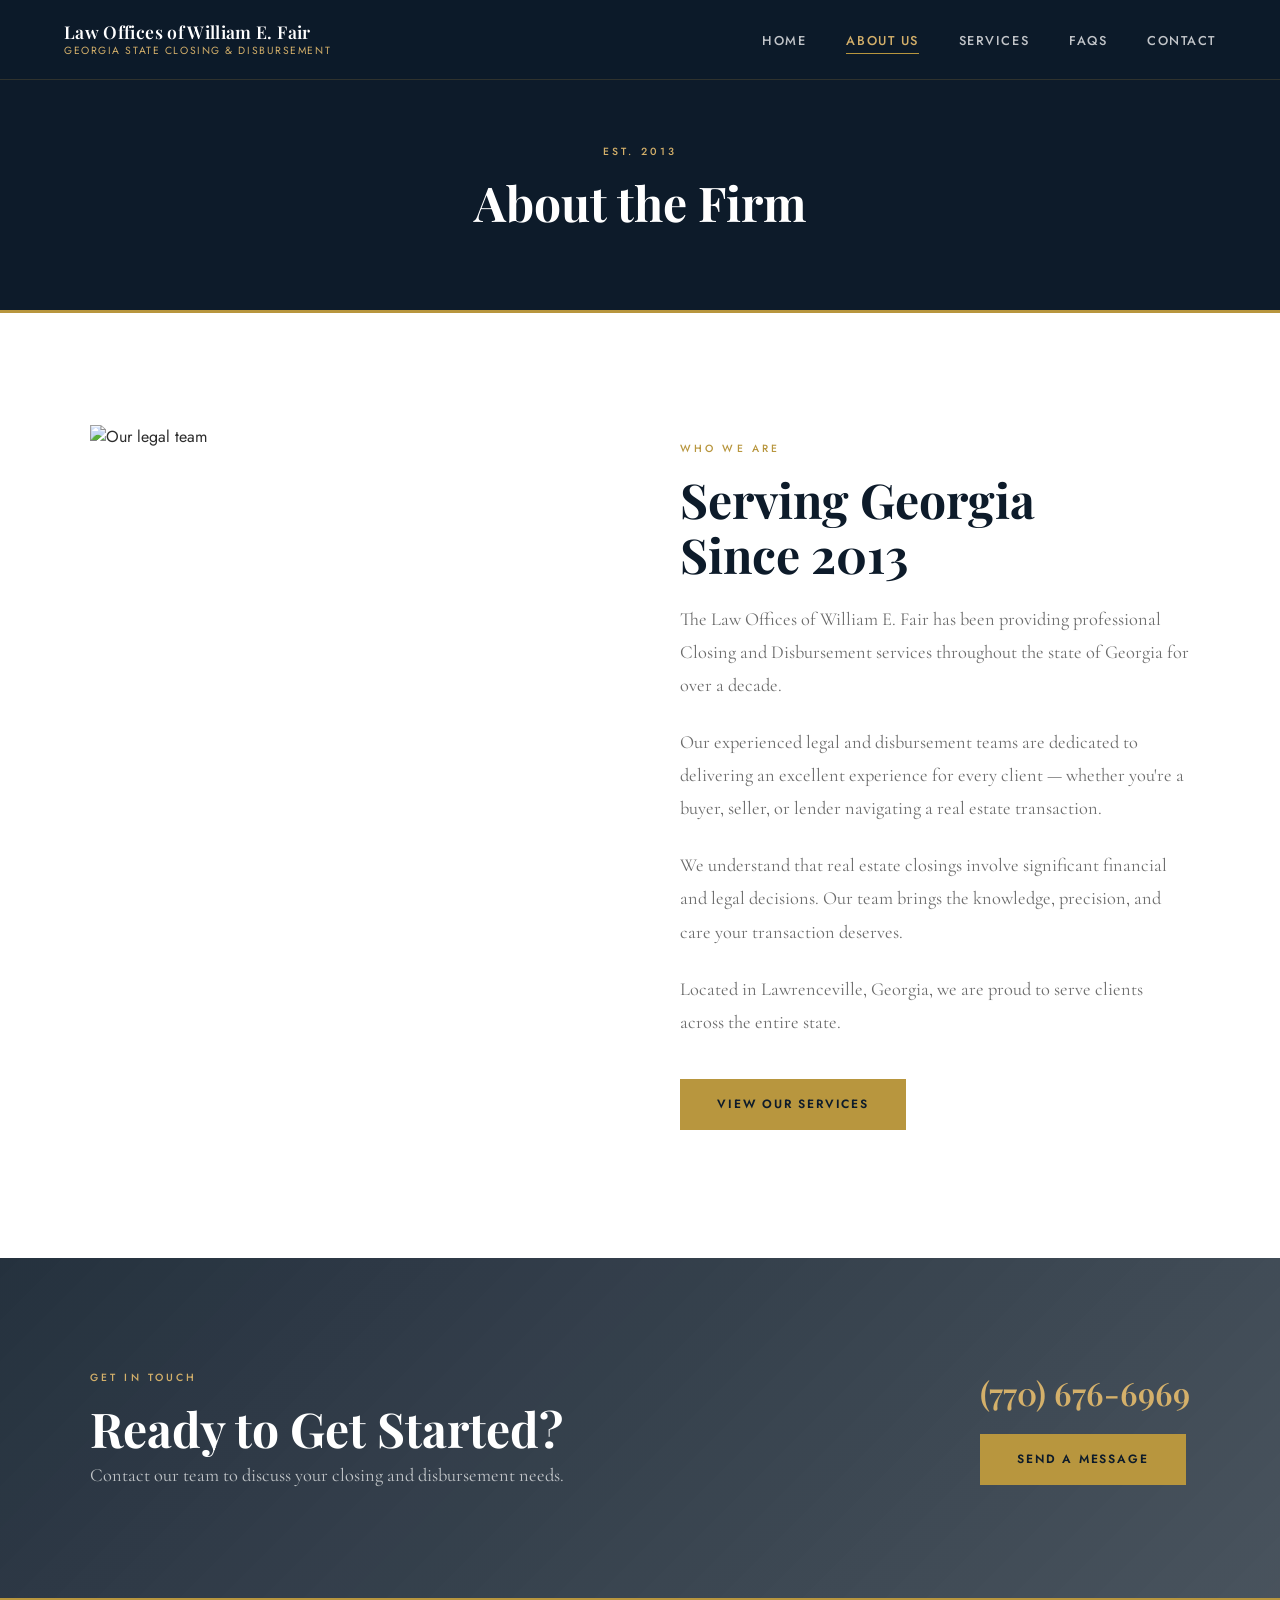
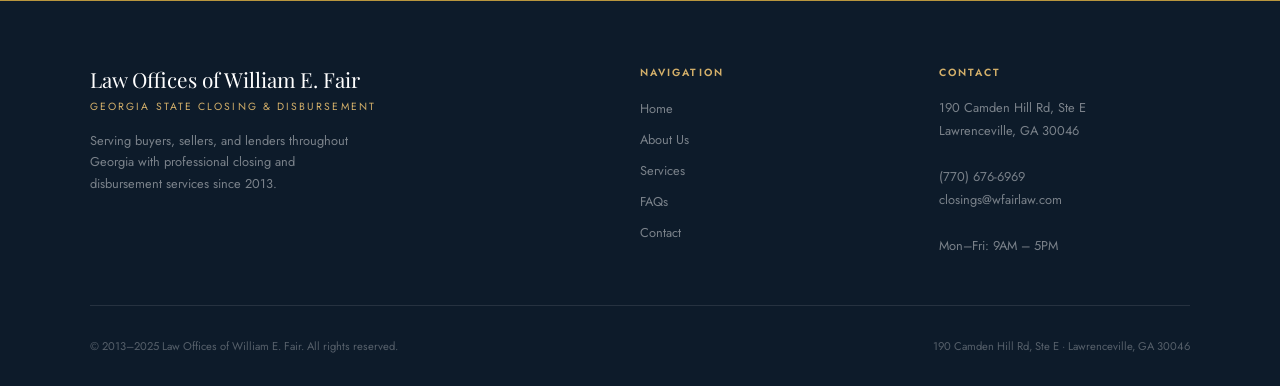
==== about.html @ b3ec473b "Add files via upload" ====
<!DOCTYPE html>
<html lang="en">
<head>
  <meta charset="UTF-8">
  <meta name="viewport" content="width=device-width, initial-scale=1.0">
  <title>About Us — Law Offices of William E. Fair</title>
  <meta name="description" content="Serving the state of Georgia since 2013, providing Closing and Disbursement services.">
  <link rel="stylesheet" href="style.css">
</head>
<body>

<!-- NAV -->
<nav>
  <div class="nav-brand">
    <span class="firm-name">Law Offices of William E. Fair</span>
    <span class="firm-sub">Georgia State Closing &amp; Disbursement</span>
  </div>
  <ul class="nav-links">
    <li><a href="index.html">Home</a></li>
    <li><a href="about.html" class="active">About Us</a></li>
    <li><a href="services.html">Services</a></li>
    <li><a href="faqs.html">FAQs</a></li>
    <li><a href="index.html#contact">Contact</a></li>
  </ul>
  <button class="nav-toggle" aria-label="Toggle menu">
    <span></span><span></span><span></span>
  </button>
</nav>

<!-- PAGE HERO -->
<div class="page-hero">
  <span class="section-label">Est. 2013</span>
  <h1 class="section-title">About the Firm</h1>
</div>

<!-- MAIN CONTENT -->
<section class="about-content-section">
  <div class="section-inner">
    <div class="about-img-full reveal">
      <img src="https://williamfairlaw.com/wp-content/uploads/2019/11/iStock-850906706-800x600.jpg" alt="Our legal team">
    </div>
    <div class="about-text-content">
      <span class="section-label reveal">Who We Are</span>
      <h2 class="section-title reveal">Serving Georgia<br>Since 2013</h2>
      <div class="reveal">
        <p>The Law Offices of William E. Fair has been providing professional Closing and Disbursement services throughout the state of Georgia for over a decade.</p>
        <p>Our experienced legal and disbursement teams are dedicated to delivering an excellent experience for every client — whether you're a buyer, seller, or lender navigating a real estate transaction.</p>
        <p>We understand that real estate closings involve significant financial and legal decisions. Our team brings the knowledge, precision, and care your transaction deserves.</p>
        <p>Located in Lawrenceville, Georgia, we are proud to serve clients across the entire state.</p>
      </div>
      <div style="margin-top: 2.5rem" class="reveal">
        <a href="services.html" class="btn-primary">View Our Services</a>
      </div>
    </div>
  </div>
</section>

<!-- CTA BAND -->
<section class="cta-band">
  <div class="section-inner">
    <div class="cta-left reveal">
      <span class="section-label">Get In Touch</span>
      <h2 class="section-title">Ready to Get Started?</h2>
      <p>Contact our team to discuss your closing and disbursement needs.</p>
    </div>
    <div class="cta-right reveal">
      <a class="cta-phone" href="tel:7706766969">(770) 676-6969</a>
      <div style="margin-top:1.25rem">
        <a href="index.html#contact" class="btn-primary">Send a Message</a>
      </div>
    </div>
  </div>
</section>

<!-- FOOTER -->
<footer>
  <div class="footer-inner">
    <div class="footer-brand">
      <div class="firm-name">Law Offices of William E. Fair</div>
      <span class="firm-sub">Georgia State Closing &amp; Disbursement</span>
      <p>Serving buyers, sellers, and lenders throughout Georgia with professional closing and disbursement services since 2013.</p>
    </div>
    <div class="footer-col">
      <h4>Navigation</h4>
      <ul>
        <li><a href="index.html">Home</a></li>
        <li><a href="about.html">About Us</a></li>
        <li><a href="services.html">Services</a></li>
        <li><a href="faqs.html">FAQs</a></li>
        <li><a href="index.html#contact">Contact</a></li>
      </ul>
    </div>
    <div class="footer-col">
      <h4>Contact</h4>
      <address>
        190 Camden Hill Rd, Ste E<br>
        Lawrenceville, GA 30046<br><br>
        <a href="tel:7706766969">(770) 676-6969</a><br>
        <a href="mailto:closings@wfairlaw.com">closings@wfairlaw.com</a><br><br>
        Mon–Fri: 9AM – 5PM
      </address>
    </div>
  </div>
  <div class="footer-bottom">
    <p>&copy; 2013–2025 Law Offices of William E. Fair. All rights reserved.</p>
    <p>190 Camden Hill Rd, Ste E &middot; Lawrenceville, GA 30046</p>
  </div>
</footer>

<script src="main.js"></script>
</body>
</html>
---- style.css ----
@import url('https://fonts.googleapis.com/css2?family=Playfair+Display:ital,wght@0,400;0,600;0,700;1,400&family=Cormorant+Garamond:wght@300;400;500&family=Jost:wght@300;400;500;600&display=swap');

:root {
  --navy: #0d1b2a;
  --navy-mid: #1a2e42;
  --gold: #b8963e;
  --gold-light: #d4b06a;
  --gold-pale: #f5ecd7;
  --cream: #faf8f4;
  --white: #ffffff;
  --text: #2c2c2c;
  --text-light: #6b6b6b;
  --border: rgba(184,150,62,0.25);
}

*, *::before, *::after { box-sizing: border-box; margin: 0; padding: 0; }

html { scroll-behavior: smooth; }

body {
  font-family: 'Jost', sans-serif;
  color: var(--text);
  background: var(--cream);
  overflow-x: hidden;
}

/* ─── NAV ─── */
nav {
  position: fixed;
  top: 0; left: 0; right: 0;
  z-index: 1000;
  display: flex;
  align-items: center;
  justify-content: space-between;
  padding: 0 4rem;
  height: 80px;
  background: rgba(13,27,42,0.96);
  backdrop-filter: blur(12px);
  border-bottom: 1px solid rgba(184,150,62,0.2);
  transition: all 0.3s ease;
}

nav.scrolled {
  height: 64px;
  background: rgba(13,27,42,0.99);
}

.nav-brand {
  display: flex;
  flex-direction: column;
}

.nav-brand .firm-name {
  font-family: 'Playfair Display', serif;
  font-size: 1.1rem;
  font-weight: 600;
  color: var(--white);
  letter-spacing: 0.02em;
  line-height: 1.2;
}

.nav-brand .firm-sub {
  font-family: 'Jost', sans-serif;
  font-size: 0.65rem;
  font-weight: 400;
  color: var(--gold-light);
  letter-spacing: 0.15em;
  text-transform: uppercase;
}

.nav-links {
  display: flex;
  gap: 2.5rem;
  list-style: none;
}

.nav-links a {
  font-family: 'Jost', sans-serif;
  font-size: 0.8rem;
  font-weight: 500;
  letter-spacing: 0.12em;
  text-transform: uppercase;
  color: rgba(255,255,255,0.75);
  text-decoration: none;
  transition: color 0.2s;
  position: relative;
}

.nav-links a::after {
  content: '';
  position: absolute;
  bottom: -4px; left: 0; right: 0;
  height: 1px;
  background: var(--gold);
  transform: scaleX(0);
  transition: transform 0.25s ease;
}

.nav-links a:hover, .nav-links a.active {
  color: var(--gold-light);
}
.nav-links a:hover::after, .nav-links a.active::after {
  transform: scaleX(1);
}

/* Hamburger */
.nav-toggle {
  display: none;
  flex-direction: column;
  gap: 5px;
  cursor: pointer;
  background: none;
  border: none;
  padding: 4px;
}
.nav-toggle span {
  display: block;
  width: 24px;
  height: 2px;
  background: var(--gold-light);
  transition: all 0.3s;
}

/* ─── HERO ─── */
.hero {
  position: relative;
  height: 100vh;
  min-height: 650px;
  display: flex;
  align-items: center;
  justify-content: center;
  overflow: hidden;
}

.hero-bg {
  position: absolute;
  inset: 0;
  background-image: url('https://williamfairlaw.com/wp-content/uploads/2019/11/iStock-9245202321.jpg');
  background-size: cover;
  background-position: center 30%;
  filter: brightness(0.45);
  transform: scale(1.05);
  transition: transform 8s ease;
}

.hero:hover .hero-bg { transform: scale(1.0); }

.hero-overlay {
  position: absolute;
  inset: 0;
  background: linear-gradient(160deg, rgba(13,27,42,0.6) 0%, rgba(13,27,42,0.2) 60%, transparent 100%);
}

.hero-content {
  position: relative;
  text-align: center;
  max-width: 800px;
  padding: 0 2rem;
  animation: fadeUp 1s ease both;
}

.hero-eyebrow {
  font-family: 'Jost', sans-serif;
  font-size: 0.7rem;
  font-weight: 500;
  letter-spacing: 0.3em;
  text-transform: uppercase;
  color: var(--gold-light);
  margin-bottom: 1.5rem;
  display: block;
}

.hero-content h1 {
  font-family: 'Playfair Display', serif;
  font-size: clamp(2.8rem, 6vw, 5rem);
  font-weight: 700;
  color: var(--white);
  line-height: 1.1;
  margin-bottom: 1.5rem;
  letter-spacing: -0.01em;
}

.hero-content h1 em {
  font-style: italic;
  color: var(--gold-light);
}

.hero-content p {
  font-family: 'Cormorant Garamond', serif;
  font-size: clamp(1.1rem, 2vw, 1.35rem);
  font-weight: 300;
  color: rgba(255,255,255,0.85);
  line-height: 1.7;
  margin-bottom: 2.5rem;
  max-width: 560px;
  margin-left: auto;
  margin-right: auto;
}

.hero-ctas {
  display: flex;
  gap: 1rem;
  justify-content: center;
  flex-wrap: wrap;
}

.btn-primary {
  display: inline-block;
  padding: 0.9rem 2.2rem;
  background: var(--gold);
  color: var(--navy);
  font-family: 'Jost', sans-serif;
  font-size: 0.75rem;
  font-weight: 600;
  letter-spacing: 0.15em;
  text-transform: uppercase;
  text-decoration: none;
  border: 2px solid var(--gold);
  transition: all 0.25s ease;
}

.btn-primary:hover {
  background: var(--gold-light);
  border-color: var(--gold-light);
}

.btn-outline {
  display: inline-block;
  padding: 0.9rem 2.2rem;
  background: transparent;
  color: var(--white);
  font-family: 'Jost', sans-serif;
  font-size: 0.75rem;
  font-weight: 600;
  letter-spacing: 0.15em;
  text-transform: uppercase;
  text-decoration: none;
  border: 2px solid rgba(255,255,255,0.5);
  transition: all 0.25s ease;
}

.btn-outline:hover {
  border-color: var(--gold-light);
  color: var(--gold-light);
}

.hero-scroll {
  position: absolute;
  bottom: 2.5rem;
  left: 50%;
  transform: translateX(-50%);
  display: flex;
  flex-direction: column;
  align-items: center;
  gap: 8px;
  color: rgba(255,255,255,0.4);
  font-family: 'Jost', sans-serif;
  font-size: 0.6rem;
  letter-spacing: 0.2em;
  text-transform: uppercase;
  animation: bounce 2s infinite;
}

.hero-scroll::before {
  content: '';
  display: block;
  width: 1px;
  height: 40px;
  background: linear-gradient(to bottom, transparent, rgba(255,255,255,0.4));
}

/* ─── SECTION BASICS ─── */
section { padding: 7rem 2rem; }

.section-inner {
  max-width: 1100px;
  margin: 0 auto;
}

.section-label {
  font-family: 'Jost', sans-serif;
  font-size: 0.65rem;
  font-weight: 500;
  letter-spacing: 0.3em;
  text-transform: uppercase;
  color: var(--gold);
  display: block;
  margin-bottom: 1rem;
}

.section-title {
  font-family: 'Playfair Display', serif;
  font-size: clamp(2rem, 4vw, 3rem);
  font-weight: 700;
  color: var(--navy);
  line-height: 1.15;
  margin-bottom: 1.25rem;
}

.section-body {
  font-family: 'Cormorant Garamond', serif;
  font-size: 1.2rem;
  font-weight: 400;
  color: var(--text-light);
  line-height: 1.75;
  max-width: 580px;
}

/* ─── ABOUT STRIP ─── */
.about-strip {
  background: var(--white);
  border-top: 1px solid var(--border);
  border-bottom: 1px solid var(--border);
}

.about-strip .section-inner {
  display: grid;
  grid-template-columns: 1fr 1fr;
  gap: 5rem;
  align-items: center;
}

.about-img-wrap {
  position: relative;
}

.about-img-wrap img {
  width: 100%;
  aspect-ratio: 4/3;
  object-fit: cover;
  display: block;
}

.about-img-wrap::before {
  content: '';
  position: absolute;
  top: -20px; left: -20px;
  right: 20px; bottom: 20px;
  border: 2px solid var(--border);
  z-index: 0;
}

.about-img-wrap img { position: relative; z-index: 1; }

.about-text .section-body { max-width: 100%; }

.about-since {
  display: inline-block;
  margin-top: 2rem;
  font-family: 'Jost', sans-serif;
  font-size: 0.7rem;
  font-weight: 500;
  letter-spacing: 0.2em;
  text-transform: uppercase;
  color: var(--text-light);
  border-top: 1px solid var(--border);
  padding-top: 1rem;
}

/* ─── SERVICES ─── */
.services-section { background: var(--navy); }

.services-section .section-label { color: var(--gold-light); }
.services-section .section-title { color: var(--white); }
.services-section .section-body { color: rgba(255,255,255,0.6); }

.services-grid {
  display: grid;
  grid-template-columns: repeat(3, 1fr);
  gap: 1.5px;
  margin-top: 4rem;
  background: rgba(184,150,62,0.15);
}

.service-card {
  background: var(--navy-mid);
  padding: 2.5rem;
  position: relative;
  overflow: hidden;
  transition: background 0.3s;
}

.service-card:hover { background: #1f3650; }

.service-card::before {
  content: '';
  position: absolute;
  top: 0; left: 0; right: 0;
  height: 3px;
  background: var(--gold);
  transform: scaleX(0);
  transform-origin: left;
  transition: transform 0.35s ease;
}

.service-card:hover::before { transform: scaleX(1); }

.service-number {
  font-family: 'Playfair Display', serif;
  font-size: 2.5rem;
  font-weight: 700;
  color: rgba(184,150,62,0.2);
  line-height: 1;
  margin-bottom: 1rem;
  transition: color 0.3s;
}

.service-card:hover .service-number { color: rgba(184,150,62,0.4); }

.service-card h3 {
  font-family: 'Playfair Display', serif;
  font-size: 1.15rem;
  font-weight: 600;
  color: var(--white);
  margin-bottom: 0.75rem;
  line-height: 1.3;
}

.service-card p {
  font-family: 'Jost', sans-serif;
  font-size: 0.875rem;
  font-weight: 300;
  color: rgba(255,255,255,0.55);
  line-height: 1.7;
}

/* ─── CONTACT CTA BAND ─── */
.cta-band {
  background-image: url('https://williamfairlaw.com/wp-content/uploads/2019/11/iStock-629098988.jpg');
  background-size: cover;
  background-position: center;
  background-attachment: fixed;
  position: relative;
}

.cta-band::before {
  content: '';
  position: absolute;
  inset: 0;
  background: linear-gradient(135deg, rgba(13,27,42,0.9) 0%, rgba(13,27,42,0.75) 100%);
}

.cta-band .section-inner {
  position: relative;
  display: flex;
  align-items: center;
  justify-content: space-between;
  gap: 3rem;
  flex-wrap: wrap;
}

.cta-band .section-title { color: var(--white); margin-bottom: 0.5rem; }
.cta-band .section-label { color: var(--gold-light); }
.cta-band p {
  font-family: 'Cormorant Garamond', serif;
  font-size: 1.15rem;
  color: rgba(255,255,255,0.7);
  margin-top: 0.5rem;
}

.cta-phone {
  font-family: 'Playfair Display', serif;
  font-size: 2rem;
  font-weight: 600;
  color: var(--gold-light);
  text-decoration: none;
  display: block;
  margin-bottom: 1rem;
  white-space: nowrap;
  transition: color 0.2s;
}

.cta-phone:hover { color: var(--white); }

/* ─── CONTACT SECTION ─── */
.contact-section { background: var(--cream); }

.contact-grid {
  display: grid;
  grid-template-columns: 1fr 1.4fr;
  gap: 5rem;
  margin-top: 3.5rem;
}

.contact-info h3 {
  font-family: 'Playfair Display', serif;
  font-size: 1.25rem;
  color: var(--navy);
  margin-bottom: 1.5rem;
}

.contact-detail {
  display: flex;
  flex-direction: column;
  gap: 1.25rem;
}

.contact-item {
  display: flex;
  gap: 1rem;
  align-items: flex-start;
}

.contact-icon {
  width: 40px;
  height: 40px;
  background: var(--navy);
  color: var(--gold-light);
  display: flex;
  align-items: center;
  justify-content: center;
  flex-shrink: 0;
  font-size: 1rem;
}

.contact-item-text {
  font-family: 'Jost', sans-serif;
  font-size: 0.875rem;
  color: var(--text-light);
  line-height: 1.6;
}

.contact-item-text strong {
  display: block;
  color: var(--navy);
  font-weight: 600;
  font-size: 0.75rem;
  letter-spacing: 0.1em;
  text-transform: uppercase;
  margin-bottom: 0.2rem;
}

.contact-item-text a { color: var(--text-light); text-decoration: none; }
.contact-item-text a:hover { color: var(--gold); }

/* ─── FORM ─── */
.contact-form-wrap {
  background: var(--white);
  padding: 3rem;
  border: 1px solid var(--border);
}

.contact-form-wrap h3 {
  font-family: 'Playfair Display', serif;
  font-size: 1.4rem;
  color: var(--navy);
  margin-bottom: 0.5rem;
}

.contact-form-wrap .form-sub {
  font-family: 'Jost', sans-serif;
  font-size: 0.8rem;
  color: var(--text-light);
  margin-bottom: 2rem;
  letter-spacing: 0.05em;
}

.form-row {
  display: grid;
  grid-template-columns: 1fr 1fr;
  gap: 1rem;
  margin-bottom: 1rem;
}

.form-group {
  display: flex;
  flex-direction: column;
  gap: 0.4rem;
  margin-bottom: 1rem;
}

.form-group label {
  font-family: 'Jost', sans-serif;
  font-size: 0.65rem;
  font-weight: 600;
  letter-spacing: 0.15em;
  text-transform: uppercase;
  color: var(--navy);
}

.form-group input,
.form-group textarea,
.form-group select {
  width: 100%;
  padding: 0.75rem 1rem;
  border: 1px solid #ddd;
  border-radius: 0;
  font-family: 'Jost', sans-serif;
  font-size: 0.875rem;
  color: var(--text);
  background: var(--cream);
  outline: none;
  transition: border-color 0.2s;
  -webkit-appearance: none;
}

.form-group input:focus,
.form-group textarea:focus,
.form-group select:focus {
  border-color: var(--gold);
  background: var(--white);
}

.form-group textarea { resize: vertical; min-height: 120px; }

.form-submit {
  width: 100%;
  padding: 1rem;
  background: var(--navy);
  color: var(--gold-light);
  border: 2px solid var(--navy);
  font-family: 'Jost', sans-serif;
  font-size: 0.75rem;
  font-weight: 600;
  letter-spacing: 0.2em;
  text-transform: uppercase;
  cursor: pointer;
  transition: all 0.25s;
}

.form-submit:hover {
  background: var(--gold);
  border-color: var(--gold);
  color: var(--navy);
}

.form-notice {
  font-family: 'Jost', sans-serif;
  font-size: 0.7rem;
  color: var(--text-light);
  margin-top: 0.75rem;
  text-align: center;
}

.form-success {
  display: none;
  padding: 1rem;
  background: #e8f5e9;
  border: 1px solid #a5d6a7;
  color: #2e7d32;
  font-family: 'Jost', sans-serif;
  font-size: 0.875rem;
  text-align: center;
  margin-top: 1rem;
}

/* ─── FAQs PAGE ─── */
.faqs-section { background: var(--white); }

.faq-list { margin-top: 3rem; max-width: 780px; }

.faq-item {
  border-bottom: 1px solid var(--border);
}

.faq-question {
  width: 100%;
  background: none;
  border: none;
  text-align: left;
  padding: 1.5rem 0;
  display: flex;
  justify-content: space-between;
  align-items: center;
  cursor: pointer;
  gap: 1rem;
}

.faq-question span {
  font-family: 'Playfair Display', serif;
  font-size: 1.05rem;
  font-weight: 600;
  color: var(--navy);
  line-height: 1.4;
}

.faq-icon {
  width: 28px;
  height: 28px;
  border: 1px solid var(--border);
  display: flex;
  align-items: center;
  justify-content: center;
  flex-shrink: 0;
  color: var(--gold);
  font-size: 1.1rem;
  transition: all 0.25s;
}

.faq-item.open .faq-icon {
  background: var(--navy);
  color: var(--gold-light);
  border-color: var(--navy);
  transform: rotate(45deg);
}

.faq-answer {
  max-height: 0;
  overflow: hidden;
  transition: max-height 0.35s ease;
}

.faq-answer-inner {
  padding: 0 0 1.5rem;
  font-family: 'Cormorant Garamond', serif;
  font-size: 1.1rem;
  color: var(--text-light);
  line-height: 1.75;
}

/* ─── ABOUT PAGE ─── */
.about-page-hero {
  padding: 10rem 2rem 6rem;
  background: var(--navy);
  text-align: center;
}

.about-page-hero .section-title { color: var(--white); margin-bottom: 1rem; }
.about-page-hero .section-body { color: rgba(255,255,255,0.6); margin: 0 auto; text-align: center; }

.about-content-section { background: var(--white); }

.about-content-section .section-inner {
  display: grid;
  grid-template-columns: 1fr 1fr;
  gap: 5rem;
  align-items: start;
}

.about-img-full {
  position: sticky;
  top: 100px;
}

.about-img-full img {
  width: 100%;
  display: block;
  aspect-ratio: 3/4;
  object-fit: cover;
}

.about-text-content { padding: 1rem 0; }

.about-text-content p {
  font-family: 'Cormorant Garamond', serif;
  font-size: 1.15rem;
  color: var(--text-light);
  line-height: 1.8;
  margin-bottom: 1.5rem;
}

/* ─── SERVICES PAGE ─── */
.services-page-hero {
  padding: 10rem 2rem 6rem;
  background: var(--navy);
  text-align: center;
}

.services-page-hero .section-title { color: var(--white); margin-bottom: 1rem; }
.services-page-hero .section-body { color: rgba(255,255,255,0.6); margin: 0 auto; text-align: center; }

.services-list-section { background: var(--cream); }

.services-list {
  display: grid;
  grid-template-columns: 1fr;
  gap: 2rem;
  margin-top: 3rem;
}

.service-item {
  display: grid;
  grid-template-columns: 80px 1fr;
  gap: 2rem;
  align-items: start;
  background: var(--white);
  padding: 2.5rem;
  border: 1px solid var(--border);
  transition: border-color 0.25s, box-shadow 0.25s;
}

.service-item:hover {
  border-color: var(--gold);
  box-shadow: 0 8px 40px rgba(184,150,62,0.1);
}

.service-item-number {
  font-family: 'Playfair Display', serif;
  font-size: 3rem;
  font-weight: 700;
  color: var(--gold-pale);
  line-height: 1;
}

.service-item-content h3 {
  font-family: 'Playfair Display', serif;
  font-size: 1.35rem;
  color: var(--navy);
  margin-bottom: 0.75rem;
}

.service-item-content p {
  font-family: 'Cormorant Garamond', serif;
  font-size: 1.1rem;
  color: var(--text-light);
  line-height: 1.75;
}

/* ─── PAGE HERO (generic inner pages) ─── */
.page-hero {
  padding: 9rem 2rem 5rem;
  background: var(--navy);
  text-align: center;
  border-bottom: 3px solid var(--gold);
}

.page-hero .section-label { color: var(--gold-light); }
.page-hero .section-title { color: var(--white); margin-bottom: 0; }

/* ─── FOOTER ─── */
footer {
  background: var(--navy);
  border-top: 3px solid var(--gold);
  padding: 4rem 2rem 2rem;
  color: rgba(255,255,255,0.5);
}

.footer-inner {
  max-width: 1100px;
  margin: 0 auto;
  display: grid;
  grid-template-columns: 2fr 1fr 1fr;
  gap: 3rem;
  margin-bottom: 3rem;
}

.footer-brand .firm-name {
  font-family: 'Playfair Display', serif;
  font-size: 1.3rem;
  color: var(--white);
  margin-bottom: 0.35rem;
}

.footer-brand .firm-sub {
  font-family: 'Jost', sans-serif;
  font-size: 0.65rem;
  letter-spacing: 0.2em;
  text-transform: uppercase;
  color: var(--gold-light);
  display: block;
  margin-bottom: 1rem;
}

.footer-brand p {
  font-family: 'Jost', sans-serif;
  font-size: 0.8rem;
  line-height: 1.7;
  color: rgba(255,255,255,0.45);
  max-width: 280px;
}

.footer-col h4 {
  font-family: 'Jost', sans-serif;
  font-size: 0.65rem;
  font-weight: 600;
  letter-spacing: 0.2em;
  text-transform: uppercase;
  color: var(--gold-light);
  margin-bottom: 1rem;
}

.footer-col ul {
  list-style: none;
  display: flex;
  flex-direction: column;
  gap: 0.5rem;
}

.footer-col ul li a {
  font-family: 'Jost', sans-serif;
  font-size: 0.8rem;
  color: rgba(255,255,255,0.45);
  text-decoration: none;
  transition: color 0.2s;
}

.footer-col ul li a:hover { color: var(--gold-light); }

.footer-col address {
  font-style: normal;
  font-family: 'Jost', sans-serif;
  font-size: 0.8rem;
  line-height: 1.8;
  color: rgba(255,255,255,0.45);
}

.footer-col address a { color: rgba(255,255,255,0.45); text-decoration: none; }
.footer-col address a:hover { color: var(--gold-light); }

.footer-bottom {
  max-width: 1100px;
  margin: 0 auto;
  padding-top: 2rem;
  border-top: 1px solid rgba(255,255,255,0.1);
  display: flex;
  justify-content: space-between;
  align-items: center;
  flex-wrap: wrap;
  gap: 1rem;
}

.footer-bottom p {
  font-family: 'Jost', sans-serif;
  font-size: 0.7rem;
  color: rgba(255,255,255,0.3);
}

/* ─── ANIMATIONS ─── */
@keyframes fadeUp {
  from { opacity: 0; transform: translateY(24px); }
  to   { opacity: 1; transform: translateY(0); }
}

@keyframes bounce {
  0%, 100% { transform: translateX(-50%) translateY(0); }
  50% { transform: translateX(-50%) translateY(6px); }
}

.reveal {
  opacity: 0;
  transform: translateY(20px);
  transition: opacity 0.6s ease, transform 0.6s ease;
}

.reveal.visible {
  opacity: 1;
  transform: translateY(0);
}

/* ─── RESPONSIVE ─── */
@media (max-width: 900px) {
  nav { padding: 0 1.5rem; }
  .nav-links { display: none; }
  .nav-links.open {
    display: flex;
    flex-direction: column;
    position: absolute;
    top: 80px; left: 0; right: 0;
    background: var(--navy);
    padding: 1.5rem 2rem 2rem;
    gap: 1.25rem;
    border-bottom: 1px solid var(--border);
  }
  .nav-toggle { display: flex; }

  .about-strip .section-inner,
  .contact-grid,
  .about-content-section .section-inner { grid-template-columns: 1fr; gap: 3rem; }

  .about-img-full { position: static; }

  .services-grid { grid-template-columns: 1fr; }

  .footer-inner { grid-template-columns: 1fr 1fr; }

  .form-row { grid-template-columns: 1fr; }

  .service-item { grid-template-columns: 1fr; gap: 0.75rem; }

  .cta-band .section-inner { flex-direction: column; text-align: center; }
  .cta-phone { font-size: 1.5rem; }
}

@media (max-width: 600px) {
  section { padding: 5rem 1.25rem; }
  .about-img-wrap::before { display: none; }
  .footer-inner { grid-template-columns: 1fr; }
  .contact-form-wrap { padding: 2rem 1.5rem; }
  .hero-ctas { flex-direction: column; align-items: center; }
}
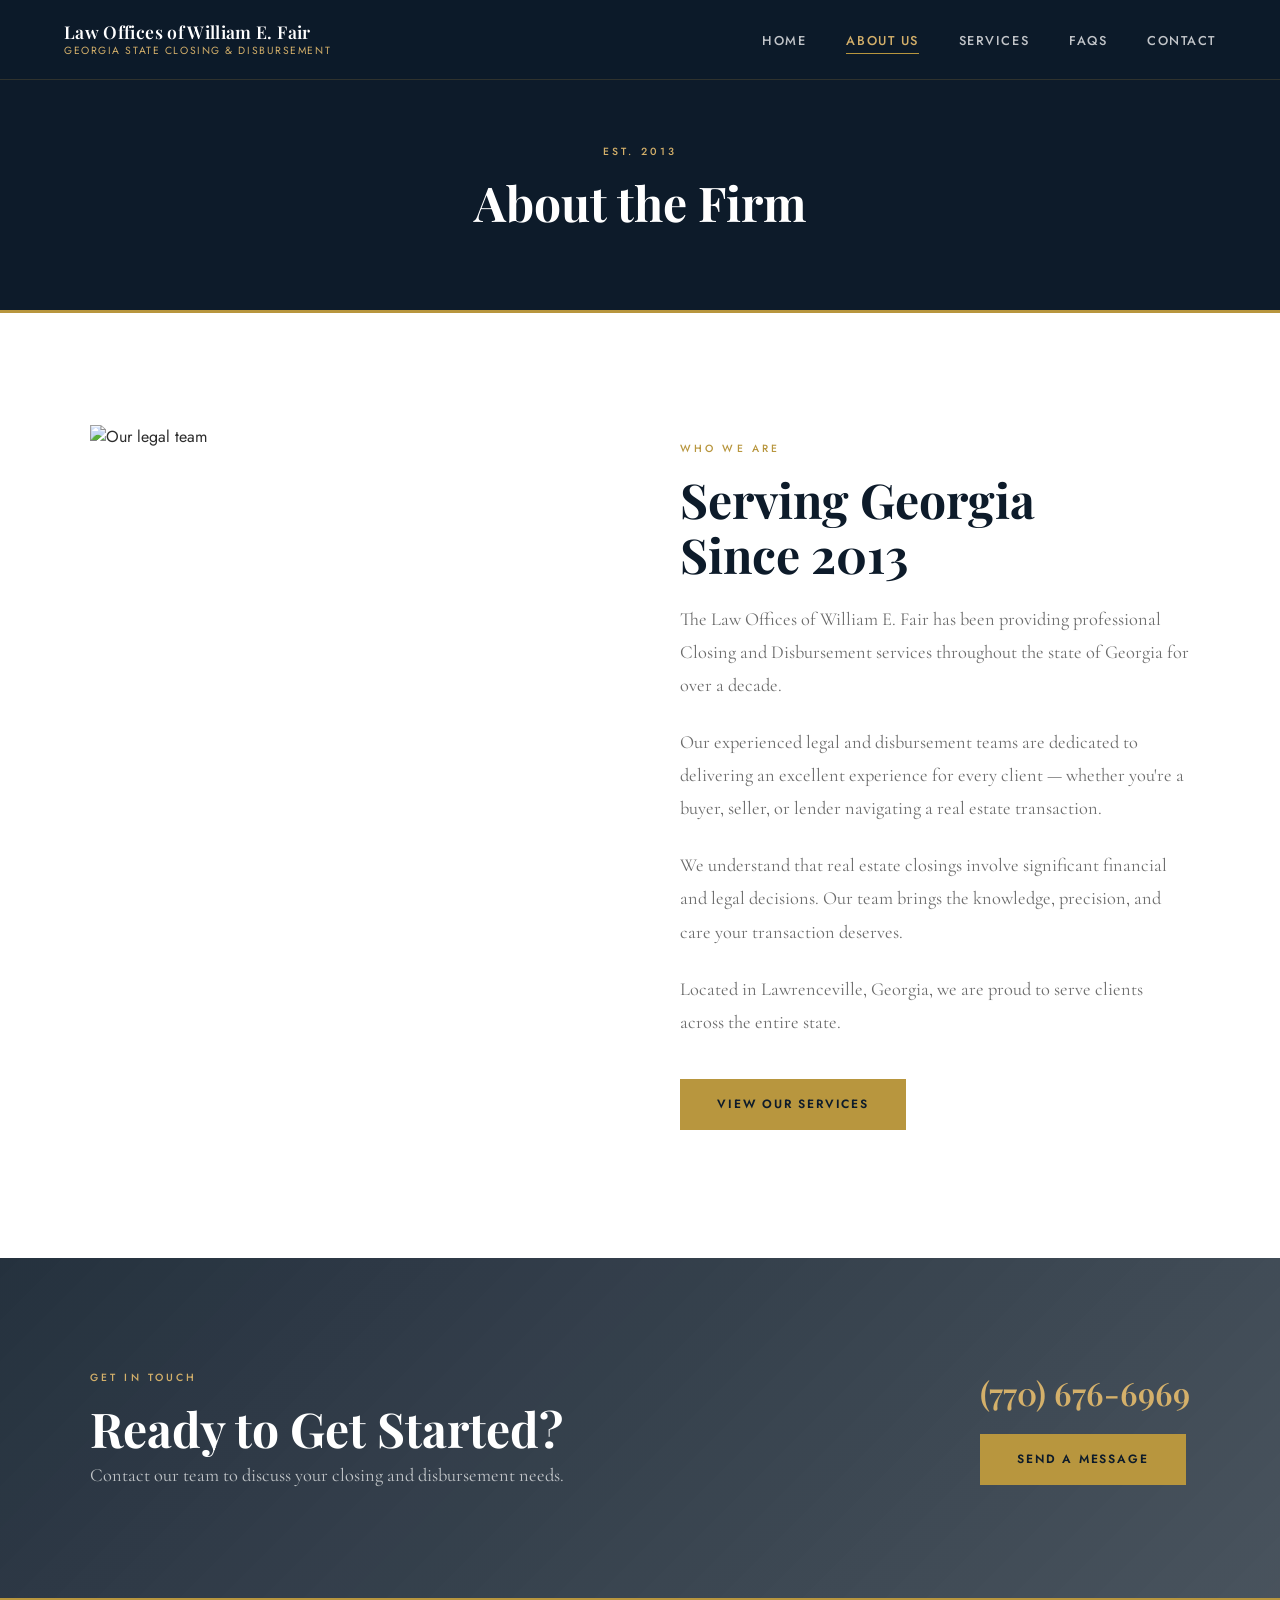
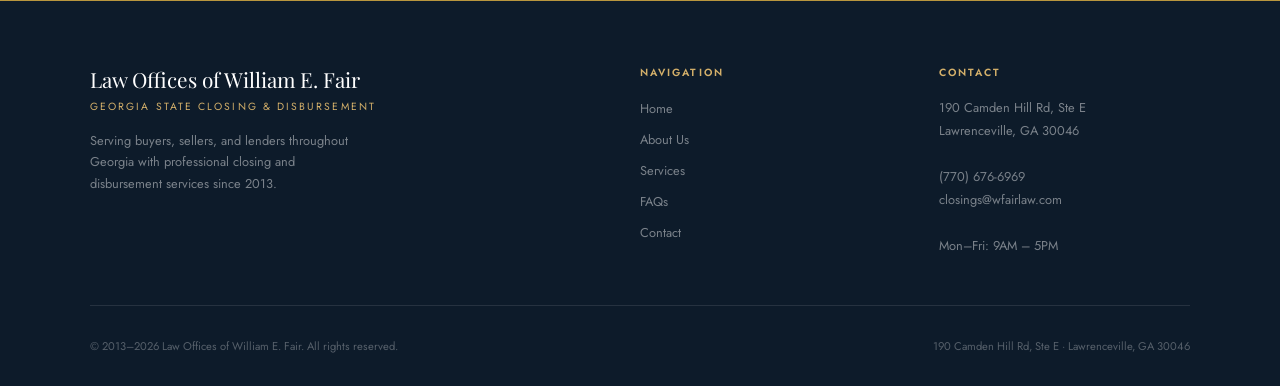
==== commit e0650fa2: "Update about.html" ====
--- a/about.html
+++ b/about.html
@@ -37,7 +37,7 @@
 <section class="about-content-section">
   <div class="section-inner">
     <div class="about-img-full reveal">
-      <img src="https://williamfairlaw.com/wp-content/uploads/2019/11/iStock-850906706-800x600.jpg" alt="Our legal team">
+      <img src="https://williamfairlaw.com/images/iStock-850906706-800x600.jpg" alt="Our legal team">
     </div>
     <div class="about-text-content">
       <span class="section-label reveal">Who We Are</span>
@@ -102,7 +102,7 @@
     </div>
   </div>
   <div class="footer-bottom">
-    <p>&copy; 2013–2025 Law Offices of William E. Fair. All rights reserved.</p>
+    <p>&copy; 2013–2026 Law Offices of William E. Fair. All rights reserved.</p>
     <p>190 Camden Hill Rd, Ste E &middot; Lawrenceville, GA 30046</p>
   </div>
 </footer>
--- a/style.css
+++ b/style.css
@@ -135,7 +135,7 @@
 .hero-bg {
   position: absolute;
   inset: 0;
-  background-image: url('https://williamfairlaw.com/wp-content/uploads/2019/11/iStock-9245202321.jpg');
+  background-image: url('https://williamfairlaw.com/images/iStock-9245202321.jpg');
   background-size: cover;
   background-position: center 30%;
   filter: brightness(0.45);
@@ -426,7 +426,7 @@
 
 /* ─── CONTACT CTA BAND ─── */
 .cta-band {
-  background-image: url('https://williamfairlaw.com/wp-content/uploads/2019/11/iStock-629098988.jpg');
+  background-image: url('https://williamfairlaw.com/images/iStock-629098988.jpg');
   background-size: cover;
   background-position: center;
   background-attachment: fixed;
